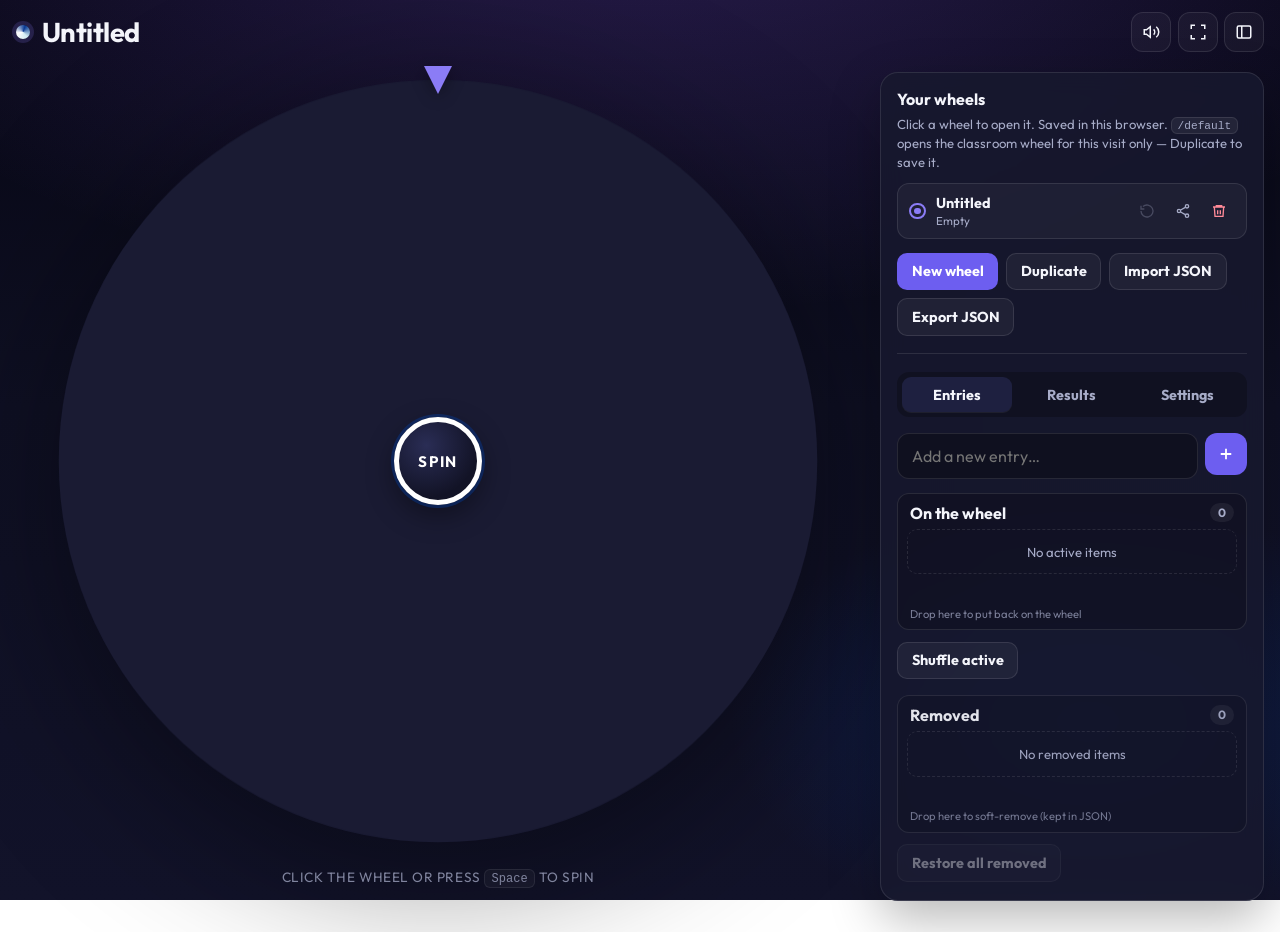
==== index.html @ c79482d3 "initial commit Co-authored-by: Cursor <cursoragent@cursor.com>" ====
<!DOCTYPE html>
<html lang="en" class="bg-midnight">
  <head>
    <meta charset="UTF-8" />
    <meta name="viewport" content="width=device-width, initial-scale=1.0" />
    <meta name="description" content="Standalone spin-the-wheel for classroom check-ins. Works offline on GitHub Pages." />
    <title>Spin Wheel</title>
    <link rel="stylesheet" href="./css/styles.css" />
  </head>
  <body>
    <div class="app">
      <header class="topbar">
        <div class="brand">
          <span class="brand-mark" aria-hidden="true"></span>
          <h1 id="wheel-title">Untitled</h1>
        </div>
        <div class="top-actions">
          <button type="button" class="icon-btn" id="btn-mute" title="Mute" aria-label="Mute sounds">
            <svg viewBox="0 0 24 24" width="18" height="18" fill="none" stroke="currentColor" stroke-width="2">
              <path d="M11 5 6 9H3v6h3l5 4V5z" />
              <path d="M15.5 8.5a5 5 0 0 1 0 7" class="mute-wave" />
              <path d="M19 5a9 9 0 0 1 0 14" class="mute-wave" />
            </svg>
          </button>
          <button type="button" class="icon-btn" id="btn-fullscreen" title="Fullscreen" aria-label="Toggle fullscreen">
            <svg viewBox="0 0 24 24" width="18" height="18" fill="none" stroke="currentColor" stroke-width="2">
              <path d="M8 3H3v5M16 3h5v5M8 21H3v-5M16 21h5v-5" />
            </svg>
          </button>
          <button type="button" class="icon-btn" id="btn-panel" title="Toggle panel" aria-label="Toggle side panel">
            <svg viewBox="0 0 24 24" width="18" height="18" fill="none" stroke="currentColor" stroke-width="2">
              <rect x="3" y="4" width="18" height="16" rx="2" />
              <path d="M9 4v16" />
            </svg>
          </button>
        </div>
      </header>

      <main class="layout">
        <section class="stage" aria-label="Spin wheel">
          <div class="wheel-wrap">
            <div class="pointer" id="pointer" aria-hidden="true"></div>
            <canvas id="wheel" width="640" height="640" role="img" aria-label="Decision wheel"></canvas>
            <button type="button" class="spin-btn" id="btn-spin" aria-label="Spin the wheel">
              <span>SPIN</span>
            </button>
            <div class="winner-on-wheel" id="winner-on-wheel" hidden>
              <p class="winner-label">Winner</p>
              <p class="winner-text" id="winner-text"></p>
              <div class="winner-actions">
                <button type="button" class="btn ghost" id="btn-dismiss-winner">Close</button>
                <button type="button" class="btn danger" id="btn-remove-winner">Remove</button>
              </div>
            </div>
          </div>
          <p class="hint">Click the wheel or press <kbd>Space</kbd> to spin</p>
        </section>

        <aside class="panel" id="side-panel">
          <section class="wheel-dock" aria-label="Your wheels">
            <h2 class="panel-heading">Your wheels</h2>
            <p class="panel-note">Click a wheel to open it. Saved in this browser. <code>/default</code> opens the classroom wheel for this visit only — Duplicate to save it.</p>
            <div class="wheel-library" id="wheel-library" role="radiogroup" aria-label="Saved wheels"></div>
            <div class="row gap">
              <button type="button" class="btn secondary" id="btn-new-wheel">New wheel</button>
              <button type="button" class="btn ghost" id="btn-save-as-new">Duplicate</button>
              <button type="button" class="btn ghost" id="btn-import">Import JSON</button>
              <button type="button" class="btn ghost" id="btn-export">Export JSON</button>
              <input type="file" id="import-file" accept="application/json,.json" hidden />
            </div>
          </section>

          <div class="tabs" role="tablist">
            <button type="button" class="tab active" data-tab="entries" role="tab" aria-selected="true">Entries</button>
            <button type="button" class="tab" data-tab="results" role="tab" aria-selected="false">Results</button>
            <button type="button" class="tab" data-tab="settings" role="tab" aria-selected="false">Settings</button>
          </div>

          <div class="tab-pane active" id="tab-entries" role="tabpanel">
            <p class="panel-note" id="entries-lock-note" hidden>
              Default wheel from <code>/default</code> or a share link is session-only (not saved).
              Duplicate it into Your wheels to edit or keep it.
            </p>

            <form class="add-entry-row" id="add-entry-form">
              <input type="text" id="add-entry-input" maxlength="200" placeholder="Add a new entry…" autocomplete="off" />
              <button type="submit" class="btn secondary icon-action" id="btn-add-entry" title="Add entry" aria-label="Add entry">
                <svg viewBox="0 0 24 24" width="18" height="18" fill="none" stroke="currentColor" stroke-width="2.4">
                  <path d="M12 5v14M5 12h14" />
                </svg>
              </button>
            </form>

            <div class="entry-board">
              <section class="entry-column" aria-labelledby="active-heading">
                <div class="entry-column-head">
                  <h2 class="panel-heading" id="active-heading">On the wheel</h2>
                  <span class="entry-count" id="active-count">0</span>
                </div>
                <ul class="entry-list" id="active-list" data-zone="active"></ul>
                <p class="entry-drop-hint">Drop here to put back on the wheel</p>
              </section>

              <div class="entry-zone-actions">
                <button type="button" class="btn ghost" id="btn-shuffle">Shuffle active</button>
              </div>

              <section class="entry-column is-inactive" aria-labelledby="inactive-heading">
                <div class="entry-column-head">
                  <h2 class="panel-heading" id="inactive-heading">Removed</h2>
                  <span class="entry-count" id="inactive-count">0</span>
                </div>
                <ul class="entry-list" id="inactive-list" data-zone="inactive"></ul>
                <p class="entry-drop-hint">Drop here to soft-remove (kept in JSON)</p>
              </section>

              <div class="entry-zone-actions">
                <button type="button" class="btn ghost" id="btn-restore-removed">Restore all removed</button>
              </div>
            </div>
          </div>

          <div class="tab-pane" id="tab-results" role="tabpanel" hidden>
            <div class="row between">
              <h2 class="panel-heading">Spin history</h2>
              <button type="button" class="btn ghost" id="btn-clear-results">Clear</button>
            </div>
            <ol class="results-list" id="results-list"></ol>
            <p class="empty" id="results-empty">No spins yet. Give the wheel a whirl.</p>
          </div>

          <div class="tab-pane" id="tab-settings" role="tabpanel" hidden>
            <h2 class="panel-heading">Spin behavior</h2>
            <label class="toggle">
              <input type="checkbox" id="opt-auto-remove" />
              <span>Auto-remove winner after spin</span>
            </label>
            <label class="toggle">
              <input type="checkbox" id="opt-confetti" checked />
              <span>Confetti celebration</span>
            </label>
            <label class="toggle">
              <input type="checkbox" id="opt-sounds" checked />
              <span>Tick &amp; win sounds</span>
            </label>
            <label class="field-label" for="opt-spin-time">Spin duration (seconds)</label>
            <input type="range" id="opt-spin-time" min="3" max="12" step="1" value="7" />
            <p class="range-value"><span id="spin-time-value">7</span>s</p>
            <label class="field-label" for="opt-title">Wheel title</label>
            <input type="text" id="opt-title" maxlength="80" />
          </div>
        </aside>
      </main>
    </div>

    <canvas id="confetti" class="confetti-layer" aria-hidden="true"></canvas>

    <div class="share-modal" id="share-modal" hidden>
      <div class="share-modal-backdrop" data-close-share></div>
      <div class="share-modal-card" role="dialog" aria-modal="true" aria-labelledby="share-modal-title">
        <div class="share-modal-head">
          <h2 id="share-modal-title">Share wheel</h2>
          <button type="button" class="icon-btn" id="btn-close-share" aria-label="Close share dialog">
            <svg viewBox="0 0 24 24" width="18" height="18" fill="none" stroke="currentColor" stroke-width="2">
              <path d="M6 6l12 12M18 6 6 18" />
            </svg>
          </button>
        </div>
        <p class="panel-note" id="share-modal-desc">
          Anyone with this link gets this wheel as their default — nothing is stored on a server.
        </p>
        <div class="share-qr-wrap">
          <img id="share-qr" alt="QR code for shared wheel" width="220" height="220" />
        </div>
        <label class="field-label" for="share-url">Share link</label>
        <div class="share-url-row">
          <input type="text" id="share-url" readonly />
          <button type="button" class="btn secondary" id="btn-copy-share">Copy</button>
        </div>
        <p class="share-status" id="share-status" hidden></p>
      </div>
    </div>

    <script type="module" src="./js/app.js"></script>
  </body>
</html>
---- css/styles.css ----
@font-face {
  font-family: "Outfit";
  src: url("../fonts/outfit-400.woff2") format("woff2");
  font-weight: 400;
  font-style: normal;
  font-display: swap;
}

@font-face {
  font-family: "Outfit";
  src: url("../fonts/outfit-700.woff2") format("woff2");
  font-weight: 600 800;
  font-style: normal;
  font-display: swap;
}

:root {
  --bg-deep: #070714;
  --bg-main: #0f1024;
  --bg-card: #17182e;
  --bg-elevated: #1e2040;
  --border: rgba(255, 255, 255, 0.1);
  --text: #f4f5fb;
  --text-muted: #a7acc8;
  --accent: #8b7cf6;
  --accent-strong: #6d5ef0;
  --danger: #ef4b5f;
  --navy: #063893;
  --sky: #d2ecf2;
  --cream: #fefefe;
  --radius: 14px;
  --font: "Outfit", "Trebuchet MS", sans-serif;
  --display: "Outfit", "Trebuchet MS", sans-serif;
  --wheel-size: min(100%, min(86vh, 880px));
  --shadow: 0 28px 80px rgba(0, 0, 0, 0.45);
}

*,
*::before,
*::after {
  box-sizing: border-box;
}

html,
body {
  margin: 0;
  min-height: 100%;
}

body {
  font-family: var(--font);
  color: var(--text);
  background:
    radial-gradient(70% 50% at 50% -15%, rgba(139, 92, 246, 0.28) 0%, transparent 100%),
    radial-gradient(40% 35% at 85% 80%, rgba(6, 56, 147, 0.35) 0%, transparent 70%),
    linear-gradient(180deg, var(--bg-deep), var(--bg-main) 45%, #12132a);
  background-attachment: fixed;
}

button,
input,
textarea {
  font: inherit;
}

.app {
  width: min(1680px, 100%);
  margin: 0 auto;
  padding: 0.75rem 1rem 2rem;
}

.topbar {
  display: flex;
  align-items: center;
  justify-content: space-between;
  gap: 1rem;
  margin-bottom: 1.25rem;
}

.brand {
  display: flex;
  align-items: center;
  gap: 0.75rem;
  min-width: 0;
}

.brand-mark {
  width: 14px;
  height: 14px;
  border-radius: 50%;
  background: conic-gradient(from 20deg, var(--navy), var(--sky), var(--cream), var(--navy));
  box-shadow: 0 0 0 4px rgba(139, 124, 246, 0.18);
  flex-shrink: 0;
}

.brand h1 {
  margin: 0;
  font-family: var(--display);
  font-size: clamp(1.15rem, 2.4vw, 1.7rem);
  font-weight: 700;
  letter-spacing: -0.02em;
  line-height: 1.2;
  white-space: nowrap;
  overflow: hidden;
  text-overflow: ellipsis;
}

.top-actions {
  display: flex;
  gap: 0.4rem;
}

.icon-btn {
  width: 40px;
  height: 40px;
  border-radius: 12px;
  border: 1px solid var(--border);
  background: rgba(255, 255, 255, 0.04);
  color: var(--text);
  cursor: pointer;
  display: grid;
  place-items: center;
  transition: background 0.2s ease, border-color 0.2s ease, transform 0.15s ease;
}

.icon-btn:hover {
  background: rgba(255, 255, 255, 0.08);
  border-color: rgba(255, 255, 255, 0.2);
}

.icon-btn:active {
  transform: scale(0.96);
}

body.is-muted .mute-wave {
  opacity: 0.25;
}

.layout {
  display: grid;
  grid-template-columns: minmax(0, 1.25fr) minmax(300px, clamp(340px, 30vw, 520px));
  gap: 1.25rem;
  align-items: start;
}

.layout:has(.panel.is-collapsed) {
  grid-template-columns: 1fr;
}

.stage {
  display: flex;
  flex-direction: column;
  align-items: center;
  justify-content: center;
  min-height: min(86vh, 900px);
  width: 100%;
}

.wheel-wrap {
  position: relative;
  width: var(--wheel-size);
  aspect-ratio: 1;
  height: auto;
  filter: drop-shadow(var(--shadow));
}

#wheel {
  width: 100%;
  height: 100%;
  border-radius: 50%;
  cursor: pointer;
  touch-action: manipulation;
}

.pointer {
  position: absolute;
  top: -6px;
  left: 50%;
  z-index: 3;
  width: 0;
  height: 0;
  transform: translateX(-50%);
  border-left: 14px solid transparent;
  border-right: 14px solid transparent;
  border-top: 28px solid var(--accent);
  filter: drop-shadow(0 4px 8px rgba(0, 0, 0, 0.35));
  transition: border-top-color 0.2s ease;
}

.spin-btn {
  position: absolute;
  inset: 50%;
  z-index: 4;
  width: 88px;
  height: 88px;
  margin: -44px 0 0 -44px;
  border-radius: 50%;
  border: 5px solid #fff;
  background: radial-gradient(circle at 35% 30%, #2a2d55, #121326 70%);
  color: #fff;
  font-weight: 800;
  letter-spacing: 0.08em;
  cursor: pointer;
  box-shadow:
    0 0 0 3px rgba(6, 56, 147, 0.45),
    0 10px 28px rgba(0, 0, 0, 0.4);
  transition: transform 0.18s ease, box-shadow 0.18s ease;
}

.spin-btn:hover:not(:disabled) {
  transform: scale(1.05);
}

.spin-btn:disabled {
  cursor: wait;
  opacity: 0.85;
}

.spin-btn span {
  display: block;
  font-size: 0.95rem;
}

.winner-on-wheel {
  position: absolute;
  inset: 14%;
  z-index: 5;
  display: flex;
  flex-direction: column;
  align-items: center;
  justify-content: center;
  gap: 0.65rem;
  padding: 1.25rem;
  text-align: center;
  border-radius: 50%;
  background: rgba(10, 11, 28, 0.88);
  border: 1px solid rgba(255, 255, 255, 0.14);
  backdrop-filter: blur(10px);
  animation: winner-pop 0.45s cubic-bezier(0.2, 0.9, 0.2, 1);
}

.winner-on-wheel[hidden] {
  display: none;
}

.winner-label {
  margin: 0;
  text-transform: uppercase;
  letter-spacing: 0.18em;
  font-size: 0.7rem;
  color: var(--accent);
  font-weight: 700;
}

.winner-text {
  margin: 0;
  font-family: var(--display);
  font-size: clamp(0.95rem, 2.2vw, 1.2rem);
  line-height: 1.35;
  max-width: 16ch;
}

.winner-actions {
  display: flex;
  gap: 0.5rem;
  flex-wrap: wrap;
  justify-content: center;
}

@keyframes winner-pop {
  from {
    opacity: 0;
    transform: scale(0.86);
  }
  to {
    opacity: 1;
    transform: scale(1);
  }
}

.hint {
  margin: 1.1rem 0 0;
  color: var(--text-muted);
  font-size: 0.85rem;
  letter-spacing: 0.04em;
  text-transform: uppercase;
  opacity: 0.75;
}

.hint kbd {
  display: inline-block;
  padding: 0.1rem 0.4rem;
  border-radius: 6px;
  border: 1px solid var(--border);
  background: rgba(255, 255, 255, 0.05);
  font-size: 0.75rem;
  text-transform: none;
  letter-spacing: 0;
}

.panel {
  background: color-mix(in oklab, var(--bg-card) 88%, transparent);
  border: 1px solid var(--border);
  border-radius: calc(var(--radius) + 4px);
  padding: 1rem;
  backdrop-filter: blur(12px);
  box-shadow: 0 18px 50px rgba(0, 0, 0, 0.28);
}

.panel.is-collapsed {
  display: none;
}

.tabs {
  display: grid;
  grid-template-columns: repeat(3, 1fr);
  gap: 0.35rem;
  margin-bottom: 1rem;
  padding: 0.3rem;
  border-radius: 12px;
  background: rgba(0, 0, 0, 0.25);
}

.tab {
  border: 0;
  border-radius: 9px;
  padding: 0.55rem 0.4rem;
  background: transparent;
  color: var(--text-muted);
  cursor: pointer;
  font-weight: 600;
  font-size: 0.9rem;
}

.tab.active {
  background: var(--bg-elevated);
  color: var(--text);
  box-shadow: 0 1px 0 rgba(255, 255, 255, 0.06);
}

.tab-pane[hidden] {
  display: none;
}

.panel-heading {
  margin: 0;
  font-size: 1rem;
  font-weight: 700;
}

.field-label {
  display: block;
  margin: 0.75rem 0 0.4rem;
  color: var(--text-muted);
  font-size: 0.82rem;
  font-weight: 600;
  letter-spacing: 0.03em;
  text-transform: uppercase;
}

textarea,
input[type="text"] {
  width: 100%;
  border-radius: 12px;
  border: 1px solid var(--border);
  background: rgba(0, 0, 0, 0.28);
  color: var(--text);
  padding: 0.75rem 0.85rem;
  resize: vertical;
  outline: none;
}

textarea:focus,
input[type="text"]:focus {
  border-color: color-mix(in oklab, var(--accent) 65%, white);
  box-shadow: 0 0 0 3px rgba(139, 124, 246, 0.2);
}

input[type="range"] {
  width: 100%;
  accent-color: var(--accent);
}

.range-value {
  margin: 0.2rem 0 0.8rem;
  color: var(--text-muted);
  font-size: 0.9rem;
}

.row {
  display: flex;
  align-items: center;
}

.row.gap {
  gap: 0.5rem;
  flex-wrap: wrap;
  margin-top: 0.85rem;
}

.row.between {
  justify-content: space-between;
  margin-bottom: 0.75rem;
}

.btn {
  border: 1px solid transparent;
  border-radius: 10px;
  padding: 0.55rem 0.85rem;
  cursor: pointer;
  font-weight: 650;
  font-size: 0.9rem;
  transition: transform 0.15s ease, background 0.15s ease, border-color 0.15s ease;
}

.btn:active {
  transform: scale(0.98);
}

.btn:disabled {
  opacity: 0.4;
  cursor: not-allowed;
  transform: none;
}

.btn.secondary {
  background: var(--accent-strong);
  color: #fff;
}

.btn.secondary:hover {
  background: #7a6af5;
}

.btn.ghost {
  background: rgba(255, 255, 255, 0.05);
  border-color: var(--border);
  color: var(--text);
}

.btn.ghost:hover {
  background: rgba(255, 255, 255, 0.1);
}

.btn.danger {
  background: color-mix(in oklab, var(--danger) 18%, transparent);
  border-color: color-mix(in oklab, var(--danger) 45%, transparent);
  color: #ffb4be;
}

.btn.danger:hover {
  background: color-mix(in oklab, var(--danger) 28%, transparent);
}

.btn.full {
  width: 100%;
  margin-top: 1rem;
}

.toggle {
  display: flex;
  align-items: center;
  gap: 0.65rem;
  margin: 0.65rem 0;
  cursor: pointer;
  color: var(--text);
}

.toggle input {
  width: 1.05rem;
  height: 1.05rem;
  accent-color: var(--accent);
}

.results-list {
  list-style: none;
  margin: 0;
  padding: 0;
  display: flex;
  flex-direction: column;
  gap: 0.5rem;
  max-height: 420px;
  overflow: auto;
}

.results-list li {
  display: grid;
  grid-template-columns: auto 1fr;
  gap: 0.65rem;
  align-items: start;
  padding: 0.7rem 0.8rem;
  border-radius: 12px;
  background: rgba(255, 255, 255, 0.04);
  border: 1px solid var(--border);
}

.result-swatch {
  width: 12px;
  height: 12px;
  margin-top: 0.35rem;
  border-radius: 50%;
  border: 1px solid rgba(255, 255, 255, 0.25);
}

.result-text {
  margin: 0;
  font-size: 0.92rem;
  line-height: 1.35;
}

.result-meta {
  margin: 0.25rem 0 0;
  color: var(--text-muted);
  font-size: 0.75rem;
}

.empty {
  color: var(--text-muted);
  font-size: 0.92rem;
}

.empty[hidden] {
  display: none;
}

.panel-note {
  margin: 0.35rem 0 0.75rem;
  color: var(--text-muted);
  font-size: 0.82rem;
  line-height: 1.4;
}

.panel-note code {
  font-size: 0.85em;
  padding: 0.1rem 0.35rem;
  border-radius: 6px;
  background: rgba(255, 255, 255, 0.06);
  border: 1px solid var(--border);
}

.panel-heading.spaced {
  margin-top: 1.35rem;
}

.wheel-dock {
  margin: 0 0 1.1rem;
  padding: 0 0 1.1rem;
  border-bottom: 1px solid var(--border);
}

.wheel-dock .panel-heading {
  margin-bottom: 0.15rem;
}

.wheel-library {
  margin: 0 0 0.85rem;
  padding: 0;
  display: flex;
  flex-direction: column;
  gap: 0.45rem;
  max-height: 280px;
  overflow: auto;
}

.wheel-radio {
  display: flex;
  align-items: center;
  gap: 0.65rem;
  padding: 0.6rem 0.7rem;
  border-radius: 12px;
  border: 1px solid var(--border);
  background: rgba(255, 255, 255, 0.04);
  cursor: pointer;
  transition: border-color 0.15s ease, background 0.15s ease;
}

.wheel-radio:hover {
  background: rgba(255, 255, 255, 0.07);
}

.wheel-radio.shared-session {
  cursor: default;
}

.wheel-radio.shared-session .wheel-lib-meta {
  color: var(--accent);
}

.wheel-radio input {
  position: absolute;
  opacity: 0;
  pointer-events: none;
}

.wheel-radio-mark {
  width: 1.05rem;
  height: 1.05rem;
  border-radius: 50%;
  border: 2px solid color-mix(in oklab, var(--text-muted) 70%, transparent);
  flex-shrink: 0;
  position: relative;
}

.wheel-radio.is-active .wheel-radio-mark {
  border-color: var(--accent);
}

.wheel-radio.is-active .wheel-radio-mark::after {
  content: "";
  position: absolute;
  inset: 3px;
  border-radius: 50%;
  background: var(--accent);
}

.wheel-lib-info {
  flex: 1;
  min-width: 0;
  display: flex;
  flex-direction: column;
  gap: 0.12rem;
}

.wheel-lib-name {
  font-size: 0.9rem;
  font-weight: 650;
  white-space: nowrap;
  overflow: hidden;
  text-overflow: ellipsis;
}

.wheel-lib-meta {
  color: var(--text-muted);
  font-size: 0.72rem;
}

.wheel-lib-actions {
  display: flex;
  gap: 0.25rem;
  flex-shrink: 0;
}

.icon-action {
  width: 32px;
  height: 32px;
  border-radius: 9px;
  border: 1px solid transparent;
  background: transparent;
  color: var(--text-muted);
  display: grid;
  place-items: center;
  cursor: pointer;
  padding: 0;
  transition: background 0.15s ease, color 0.15s ease, border-color 0.15s ease;
}

.icon-action:hover:not(:disabled) {
  background: rgba(255, 255, 255, 0.08);
  color: var(--text);
}

.icon-action:disabled {
  opacity: 0.3;
  cursor: not-allowed;
}

.icon-action.danger-icon {
  color: #ff8a98;
}

.icon-action.danger-icon:hover:not(:disabled) {
  background: color-mix(in oklab, var(--danger) 22%, transparent);
  border-color: color-mix(in oklab, var(--danger) 40%, transparent);
  color: #ffb4be;
}

.icon-action.ghost-icon:hover:not(:disabled) {
  color: var(--accent);
}

.btn.icon-action {
  width: 42px;
  height: 42px;
  border-radius: 12px;
  background: var(--accent-strong);
  color: #fff;
  border: 0;
}

.btn.icon-action:hover:not(:disabled) {
  background: #7a6af5;
  color: #fff;
}

.entry-board {
  display: flex;
  flex-direction: column;
  gap: 0.85rem;
}

.entry-column {
  border: 1px solid var(--border);
  border-radius: 12px;
  background: rgba(0, 0, 0, 0.2);
  padding: 0.55rem;
  min-height: 0;
}

.entry-column.is-inactive {
  background: rgba(0, 0, 0, 0.12);
  opacity: 0.92;
}

.entry-column-head {
  display: flex;
  align-items: center;
  justify-content: space-between;
  gap: 0.5rem;
  margin-bottom: 0.4rem;
  padding: 0 0.2rem;
}

.entry-count {
  font-size: 0.75rem;
  font-weight: 700;
  color: var(--text-muted);
  background: rgba(255, 255, 255, 0.06);
  border-radius: 999px;
  padding: 0.15rem 0.5rem;
}

.entry-list {
  list-style: none;
  margin: 0;
  padding: 0;
  display: flex;
  flex-direction: column;
  gap: 0.35rem;
  min-height: 72px;
  max-height: 220px;
  overflow: auto;
  border-radius: 10px;
}

.entry-list.is-drag-over {
  outline: 2px dashed color-mix(in oklab, var(--accent) 55%, transparent);
  outline-offset: 2px;
  background: color-mix(in oklab, var(--accent) 8%, transparent);
}

.entry-item {
  display: grid;
  grid-template-columns: auto auto minmax(0, 1fr) auto;
  align-items: center;
  gap: 0.45rem;
  padding: 0.45rem 0.5rem;
  border-radius: 10px;
  border: 1px solid var(--border);
  background: rgba(255, 255, 255, 0.05);
  cursor: default;
}

.entry-item.is-removed {
  opacity: 0.55;
  background: rgba(255, 255, 255, 0.03);
}

.entry-item.is-dragging {
  opacity: 0.45;
}

.entry-grip {
  color: var(--text-muted);
  display: grid;
  place-items: center;
  opacity: 0.7;
  cursor: grab;
  padding: 0.25rem 0.1rem;
  touch-action: none;
}

.entry-grip:active {
  cursor: grabbing;
}

.entry-swatch {
  width: 10px;
  height: 10px;
  border-radius: 50%;
  border: 1px solid rgba(255, 255, 255, 0.25);
  cursor: grab;
}

.entry-text {
  min-width: 0;
  font-size: 0.86rem;
  line-height: 1.35;
  color: var(--text);
  cursor: grab;
  user-select: none;
}

.entry-text-input {
  min-width: 0;
  width: 100%;
  font-size: 0.86rem;
  line-height: 1.35;
  color: var(--text);
  border: 0;
  background: transparent;
  padding: 0.2rem 0.15rem;
  border-radius: 6px;
  cursor: text;
  user-select: text;
}

.entry-text-input:focus {
  outline: none;
  background: rgba(255, 255, 255, 0.06);
}

.entry-empty {
  padding: 0.85rem 0.5rem;
  text-align: center;
  color: var(--text-muted);
  font-size: 0.82rem;
  border: 1px dashed var(--border);
  border-radius: 10px;
}

.entry-drop-hint {
  margin: 0.35rem 0 0;
  padding: 0 0.2rem;
  color: var(--text-muted);
  font-size: 0.7rem;
  opacity: 0.7;
}

.add-entry-row {
  display: grid;
  grid-template-columns: minmax(0, 1fr) auto;
  gap: 0.45rem;
  margin: 0 0 0.85rem;
}

.add-entry-row.is-disabled {
  opacity: 0.45;
  pointer-events: none;
}

.entry-zone-actions {
  display: flex;
  justify-content: flex-start;
  margin: -0.15rem 0 0.15rem;
}

.catalog-locked .entry-text-input {
  pointer-events: none;
}

.confetti-layer {
  position: fixed;
  inset: 0;
  width: 100%;
  height: 100%;
  pointer-events: none;
  z-index: 40;
}

.share-modal[hidden] {
  display: none;
}

.share-modal {
  position: fixed;
  inset: 0;
  z-index: 50;
  display: grid;
  place-items: center;
  padding: 1rem;
}

.share-modal-backdrop {
  position: absolute;
  inset: 0;
  background: rgba(4, 5, 18, 0.72);
  backdrop-filter: blur(4px);
}

.share-modal-card {
  position: relative;
  width: min(440px, 100%);
  border-radius: 16px;
  border: 1px solid var(--border);
  background: var(--bg-card);
  box-shadow: 0 28px 80px rgba(0, 0, 0, 0.5);
  padding: 1.1rem 1.15rem 1.25rem;
}

.share-modal-head {
  display: flex;
  align-items: center;
  justify-content: space-between;
  gap: 0.75rem;
  margin-bottom: 0.35rem;
}

.share-modal-head h2 {
  margin: 0;
  font-size: 1.15rem;
}

.share-qr-wrap {
  display: grid;
  place-items: center;
  margin: 0.85rem 0 1rem;
  padding: 0.85rem;
  border-radius: 14px;
  background: #fff;
}

.share-qr-wrap img {
  display: block;
  width: min(220px, 70vw);
  height: auto;
  image-rendering: pixelated;
}

.share-url-row {
  display: grid;
  grid-template-columns: minmax(0, 1fr) auto;
  gap: 0.45rem;
}

.share-url-row input {
  font-size: 0.78rem;
}

.share-status {
  margin: 0.65rem 0 0;
  color: var(--accent);
  font-size: 0.85rem;
  font-weight: 600;
}

.share-status.is-warn {
  color: #fbbf24;
}

body.is-spinning .hint {
  opacity: 0.4;
}

@media (max-width: 900px) {
  .layout {
    grid-template-columns: 1fr;
  }

  .stage {
    min-height: auto;
    padding-top: 0.5rem;
  }

  .panel {
    order: 2;
  }
}

@media (max-width: 560px) {
  .app {
    padding: 0.75rem 0.75rem 2rem;
  }

  .brand h1 {
    font-size: 1.05rem;
  }

  .spin-btn {
    width: 76px;
    height: 76px;
    margin: -38px 0 0 -38px;
  }

  .winner-text {
    max-width: 18ch;
  }
}
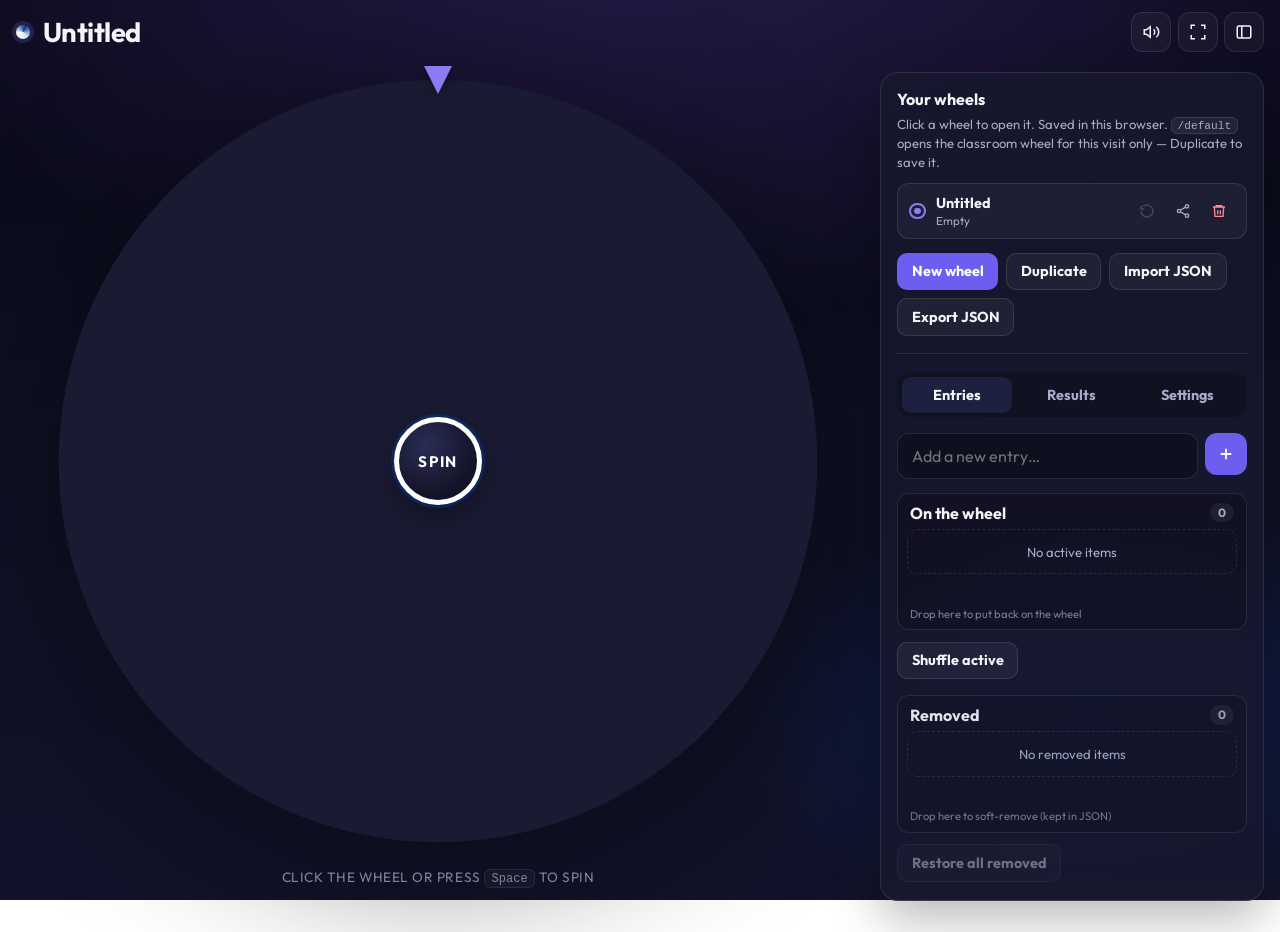
==== commit 000bb12c: "Edit Title" ====
--- a/index.html
+++ b/index.html
@@ -12,7 +12,19 @@
       <header class="topbar">
         <div class="brand">
           <span class="brand-mark" aria-hidden="true"></span>
-          <h1 id="wheel-title">Untitled</h1>
+          <div class="wheel-title-wrap">
+            <h1 id="wheel-title" class="wheel-title">Untitled</h1>
+            <input
+              type="text"
+              id="wheel-title-edit"
+              class="wheel-title-edit"
+              maxlength="80"
+              hidden
+              spellcheck="false"
+              autocomplete="off"
+              aria-label="Rename wheel"
+            />
+          </div>
         </div>
         <div class="top-actions">
           <button type="button" class="icon-btn" id="btn-mute" title="Mute" aria-label="Mute sounds">
--- a/css/styles.css
+++ b/css/styles.css
@@ -82,6 +82,7 @@
   align-items: center;
   gap: 0.75rem;
   min-width: 0;
+  flex: 1;
 }
 
 .brand-mark {
@@ -93,16 +94,60 @@
   flex-shrink: 0;
 }
 
-.brand h1 {
+.wheel-title-wrap {
+  min-width: 0;
+  max-width: 100%;
+}
+
+.wheel-title,
+.wheel-title-edit {
   margin: 0;
   font-family: var(--display);
   font-size: clamp(1.15rem, 2.4vw, 1.7rem);
   font-weight: 700;
   letter-spacing: -0.02em;
   line-height: 1.2;
+  color: var(--text);
+}
+
+.wheel-title {
   white-space: nowrap;
   overflow: hidden;
   text-overflow: ellipsis;
+  border-radius: 8px;
+  padding: 0.12rem 0.4rem;
+  margin-left: -0.4rem;
+  border: 1px solid transparent;
+  transition: background 0.15s ease, border-color 0.15s ease;
+}
+
+.wheel-title.is-editable {
+  cursor: text;
+}
+
+.wheel-title.is-editable:hover,
+.wheel-title.is-editable:focus-visible {
+  background: rgba(255, 255, 255, 0.06);
+  border-color: rgba(255, 255, 255, 0.12);
+  outline: none;
+}
+
+.wheel-title-edit {
+  display: block;
+  width: min(100%, 28rem);
+  max-width: calc(100vw - 10rem);
+  box-sizing: border-box;
+  padding: 0.12rem 0.4rem;
+  margin-left: -0.4rem;
+  border-radius: 8px;
+  border: 1px solid color-mix(in oklab, var(--accent) 45%, transparent);
+  background: rgba(255, 255, 255, 0.08);
+  outline: none;
+  box-shadow: 0 0 0 3px rgba(139, 124, 246, 0.18);
+}
+
+.wheel-title-edit[hidden] {
+  display: none;
 }
 
 .top-actions {
@@ -971,7 +1016,8 @@
     padding: 0.75rem 0.75rem 2rem;
   }
 
-  .brand h1 {
+  .wheel-title,
+  .wheel-title-edit {
     font-size: 1.05rem;
   }
 
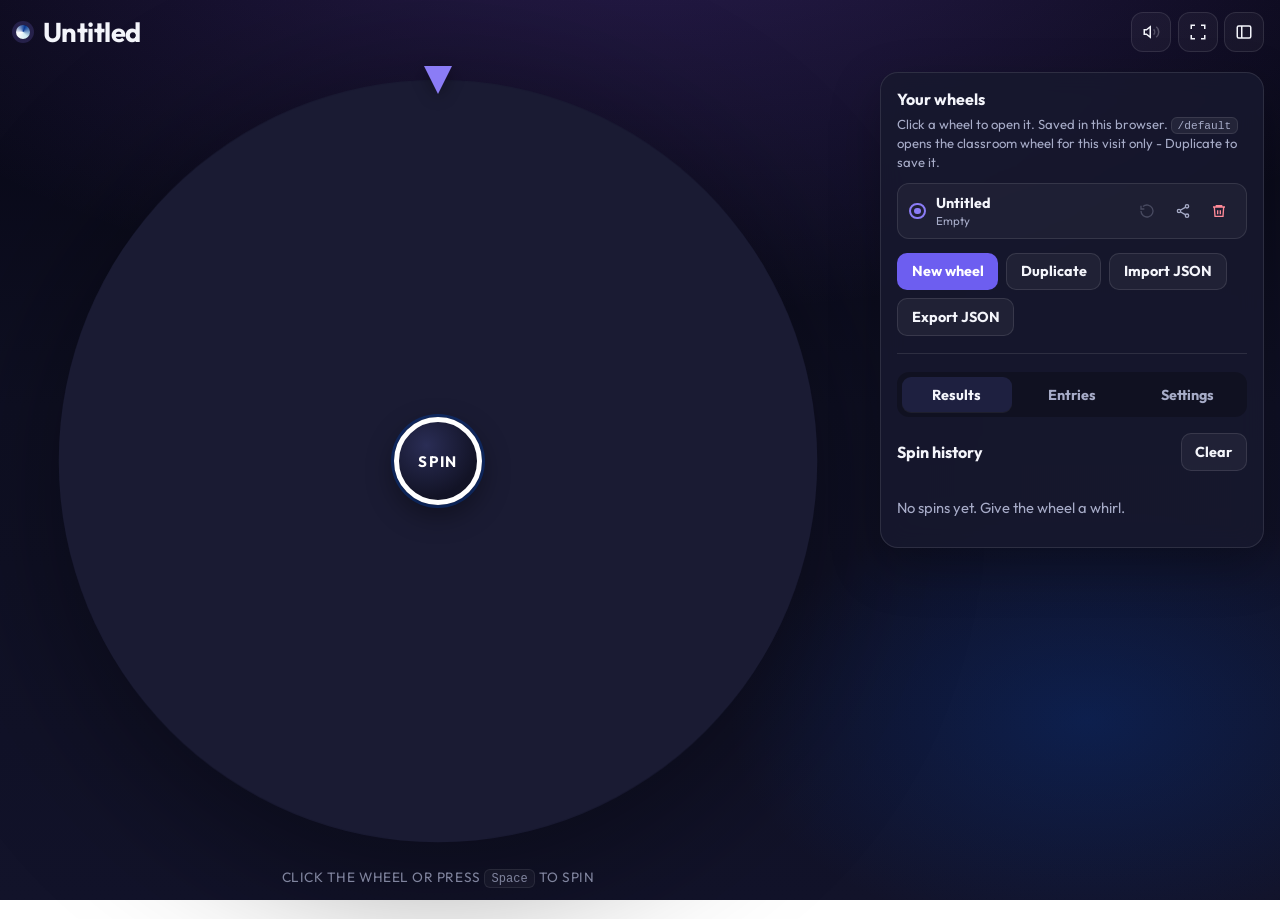
==== commit a2b3b5b0: "Add simplified view" ====
--- a/index.html
+++ b/index.html
@@ -61,7 +61,6 @@
               <p class="winner-text" id="winner-text"></p>
               <div class="winner-actions">
                 <button type="button" class="btn ghost" id="btn-dismiss-winner">Close</button>
-                <button type="button" class="btn danger" id="btn-remove-winner">Remove</button>
               </div>
             </div>
           </div>
@@ -69,9 +68,12 @@
         </section>
 
         <aside class="panel" id="side-panel">
-          <section class="wheel-dock" aria-label="Your wheels">
+          <section class="wheel-dock" id="wheel-dock" data-editor-only aria-label="Your wheels">
             <h2 class="panel-heading">Your wheels</h2>
-            <p class="panel-note">Click a wheel to open it. Saved in this browser. <code>/default</code> opens the classroom wheel for this visit only — Duplicate to save it.</p>
+            <p class="panel-note">
+              Click a wheel to open it. Saved in this browser.
+              <code>/default</code> opens the classroom wheel for this visit only - Duplicate to save it.
+            </p>
             <div class="wheel-library" id="wheel-library" role="radiogroup" aria-label="Saved wheels"></div>
             <div class="row gap">
               <button type="button" class="btn secondary" id="btn-new-wheel">New wheel</button>
@@ -82,20 +84,33 @@
             </div>
           </section>
 
-          <div class="tabs" role="tablist">
-            <button type="button" class="tab active" data-tab="entries" role="tab" aria-selected="true">Entries</button>
-            <button type="button" class="tab" data-tab="results" role="tab" aria-selected="false">Results</button>
-            <button type="button" class="tab" data-tab="settings" role="tab" aria-selected="false">Settings</button>
-          </div>
-
-          <div class="tab-pane active" id="tab-entries" role="tabpanel">
+          <section class="viewer-dock" id="viewer-dock" hidden aria-label="Share">
+            <button type="button" class="btn secondary" id="btn-viewer-share">Share</button>
+          </section>
+
+          <div class="tabs" id="panel-tabs" role="tablist">
+            <button type="button" class="tab active" data-tab="results" role="tab" aria-selected="true">Results</button>
+            <button type="button" class="tab" data-tab="entries" data-editor-only role="tab" aria-selected="false">Entries</button>
+            <button type="button" class="tab" data-tab="settings" data-editor-only role="tab" aria-selected="false">Settings</button>
+          </div>
+
+          <div class="tab-pane active" id="tab-results" role="tabpanel">
+            <div class="row between">
+              <h2 class="panel-heading">Spin history</h2>
+              <button type="button" class="btn ghost" id="btn-clear-results">Clear</button>
+            </div>
+            <ol class="results-list" id="results-list"></ol>
+            <p class="empty" id="results-empty">No spins yet. Give the wheel a whirl.</p>
+          </div>
+
+          <div class="tab-pane" id="tab-entries" role="tabpanel" hidden data-editor-only>
             <p class="panel-note" id="entries-lock-note" hidden>
               Default wheel from <code>/default</code> or a share link is session-only (not saved).
               Duplicate it into Your wheels to edit or keep it.
             </p>
 
             <form class="add-entry-row" id="add-entry-form">
-              <input type="text" id="add-entry-input" maxlength="200" placeholder="Add a new entry…" autocomplete="off" />
+              <input type="text" id="add-entry-input" maxlength="200" placeholder="Add a new entry..." autocomplete="off" />
               <button type="submit" class="btn secondary icon-action" id="btn-add-entry" title="Add entry" aria-label="Add entry">
                 <svg viewBox="0 0 24 24" width="18" height="18" fill="none" stroke="currentColor" stroke-width="2.4">
                   <path d="M12 5v14M5 12h14" />
@@ -117,47 +132,44 @@
                 <button type="button" class="btn ghost" id="btn-shuffle">Shuffle active</button>
               </div>
 
-              <section class="entry-column is-inactive" aria-labelledby="inactive-heading">
-                <div class="entry-column-head">
-                  <h2 class="panel-heading" id="inactive-heading">Removed</h2>
-                  <span class="entry-count" id="inactive-count">0</span>
+              <div id="removed-section">
+                <section class="entry-column is-inactive" aria-labelledby="inactive-heading">
+                  <div class="entry-column-head">
+                    <h2 class="panel-heading" id="inactive-heading">Removed</h2>
+                    <span class="entry-count" id="inactive-count">0</span>
+                  </div>
+                  <ul class="entry-list" id="inactive-list" data-zone="inactive"></ul>
+                  <p class="entry-drop-hint">Drop here to soft-remove (kept in JSON)</p>
+                </section>
+
+                <div class="entry-zone-actions">
+                  <button type="button" class="btn ghost" id="btn-restore-removed">Restore all removed</button>
                 </div>
-                <ul class="entry-list" id="inactive-list" data-zone="inactive"></ul>
-                <p class="entry-drop-hint">Drop here to soft-remove (kept in JSON)</p>
-              </section>
-
-              <div class="entry-zone-actions">
-                <button type="button" class="btn ghost" id="btn-restore-removed">Restore all removed</button>
               </div>
             </div>
           </div>
 
-          <div class="tab-pane" id="tab-results" role="tabpanel" hidden>
-            <div class="row between">
-              <h2 class="panel-heading">Spin history</h2>
-              <button type="button" class="btn ghost" id="btn-clear-results">Clear</button>
-            </div>
-            <ol class="results-list" id="results-list"></ol>
-            <p class="empty" id="results-empty">No spins yet. Give the wheel a whirl.</p>
-          </div>
-
-          <div class="tab-pane" id="tab-settings" role="tabpanel" hidden>
+          <div class="tab-pane" id="tab-settings" role="tabpanel" hidden data-editor-only>
             <h2 class="panel-heading">Spin behavior</h2>
+            <label class="toggle">
+              <input type="checkbox" id="opt-announce-winner" />
+              <span>Announce winner after spin</span>
+            </label>
             <label class="toggle">
               <input type="checkbox" id="opt-auto-remove" />
               <span>Auto-remove winner after spin</span>
             </label>
             <label class="toggle">
-              <input type="checkbox" id="opt-confetti" checked />
+              <input type="checkbox" id="opt-confetti" />
               <span>Confetti celebration</span>
             </label>
             <label class="toggle">
-              <input type="checkbox" id="opt-sounds" checked />
+              <input type="checkbox" id="opt-sounds" />
               <span>Tick &amp; win sounds</span>
             </label>
             <label class="field-label" for="opt-spin-time">Spin duration (seconds)</label>
-            <input type="range" id="opt-spin-time" min="3" max="12" step="1" value="7" />
-            <p class="range-value"><span id="spin-time-value">7</span>s</p>
+            <input type="range" id="opt-spin-time" min="3" max="12" step="1" value="5" />
+            <p class="range-value"><span id="spin-time-value">5</span>s</p>
             <label class="field-label" for="opt-title">Wheel title</label>
             <input type="text" id="opt-title" maxlength="80" />
           </div>
@@ -179,8 +191,12 @@
           </button>
         </div>
         <p class="panel-note" id="share-modal-desc">
-          Anyone with this link gets this wheel as their default — nothing is stored on a server.
+          Anyone with this link gets this wheel as their default - nothing is stored on a server.
         </p>
+        <label class="toggle" id="share-play-option">
+          <input type="checkbox" id="opt-share-play" />
+          <span>Results-only link (hide Entries, Settings, and Your wheels)</span>
+        </label>
         <div class="share-qr-wrap">
           <img id="share-qr" alt="QR code for shared wheel" width="220" height="220" />
         </div>
--- a/css/styles.css
+++ b/css/styles.css
@@ -511,6 +511,10 @@
   color: var(--text);
 }
 
+.toggle[hidden] {
+  display: none !important;
+}
+
 .toggle input {
   width: 1.05rem;
   height: 1.05rem;
@@ -595,6 +599,24 @@
 
 .wheel-dock .panel-heading {
   margin-bottom: 0.15rem;
+}
+
+.viewer-dock {
+  margin: 0 0 1.1rem;
+  padding: 0 0 1.1rem;
+  border-bottom: 1px solid var(--border);
+}
+
+.viewer-dock .btn {
+  width: 100%;
+}
+
+body.is-play-view [data-editor-only] {
+  display: none !important;
+}
+
+body.is-play-view .tabs {
+  grid-template-columns: 1fr;
 }
 
 .wheel-library {
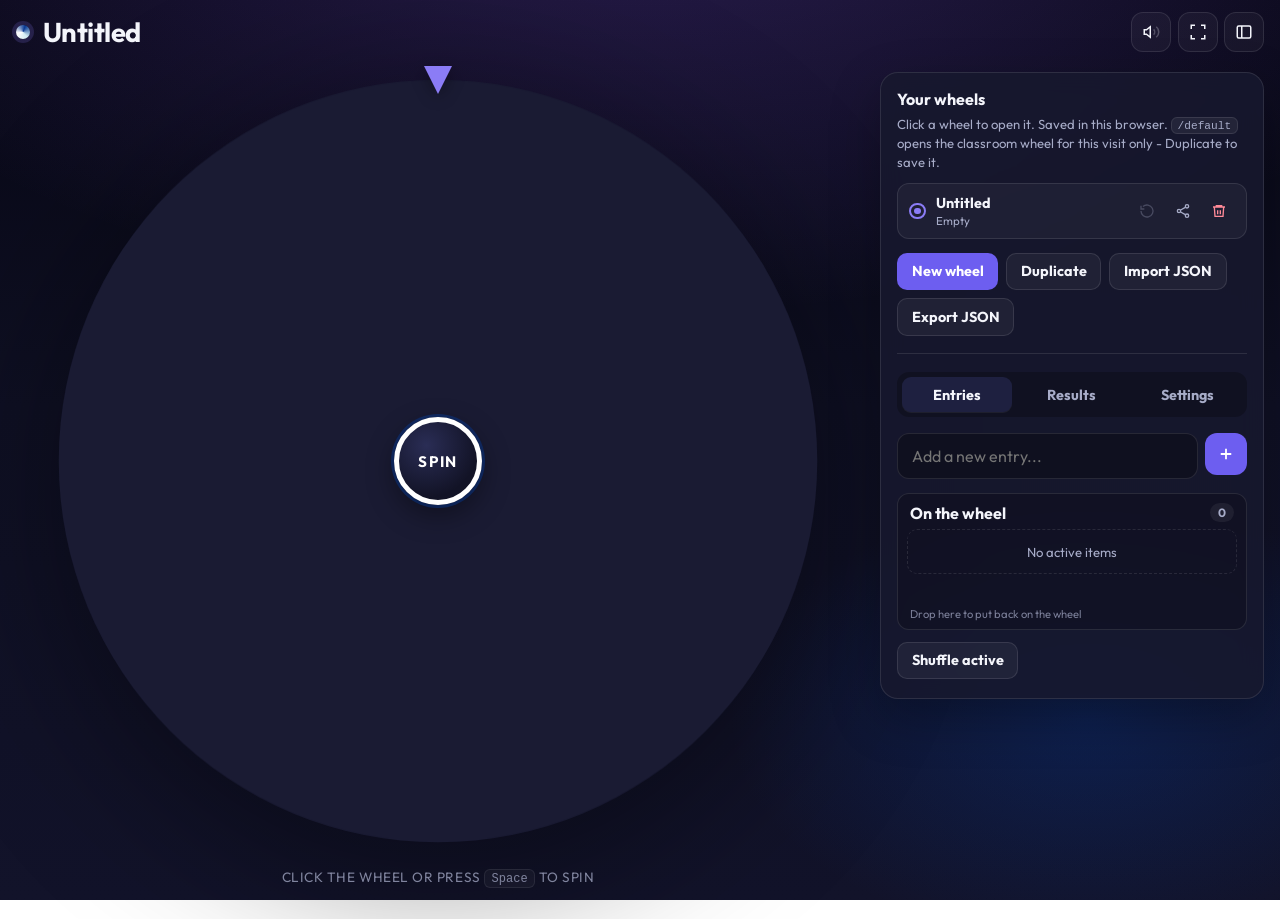
==== commit 5bdbaf26: "Entries tab default" ====
--- a/index.html
+++ b/index.html
@@ -89,21 +89,12 @@
           </section>
 
           <div class="tabs" id="panel-tabs" role="tablist">
-            <button type="button" class="tab active" data-tab="results" role="tab" aria-selected="true">Results</button>
-            <button type="button" class="tab" data-tab="entries" data-editor-only role="tab" aria-selected="false">Entries</button>
+            <button type="button" class="tab active" data-tab="entries" data-editor-only role="tab" aria-selected="true">Entries</button>
+            <button type="button" class="tab" data-tab="results" role="tab" aria-selected="false">Results</button>
             <button type="button" class="tab" data-tab="settings" data-editor-only role="tab" aria-selected="false">Settings</button>
           </div>
 
-          <div class="tab-pane active" id="tab-results" role="tabpanel">
-            <div class="row between">
-              <h2 class="panel-heading">Spin history</h2>
-              <button type="button" class="btn ghost" id="btn-clear-results">Clear</button>
-            </div>
-            <ol class="results-list" id="results-list"></ol>
-            <p class="empty" id="results-empty">No spins yet. Give the wheel a whirl.</p>
-          </div>
-
-          <div class="tab-pane" id="tab-entries" role="tabpanel" hidden data-editor-only>
+          <div class="tab-pane active" id="tab-entries" role="tabpanel" data-editor-only>
             <p class="panel-note" id="entries-lock-note" hidden>
               Default wheel from <code>/default</code> or a share link is session-only (not saved).
               Duplicate it into Your wheels to edit or keep it.
@@ -149,6 +140,15 @@
             </div>
           </div>
 
+          <div class="tab-pane" id="tab-results" role="tabpanel" hidden>
+            <div class="row between">
+              <h2 class="panel-heading">Spin history</h2>
+              <button type="button" class="btn ghost" id="btn-clear-results">Clear</button>
+            </div>
+            <ol class="results-list" id="results-list"></ol>
+            <p class="empty" id="results-empty">No spins yet. Give the wheel a whirl.</p>
+          </div>
+
           <div class="tab-pane" id="tab-settings" role="tabpanel" hidden data-editor-only>
             <h2 class="panel-heading">Spin behavior</h2>
             <label class="toggle">
